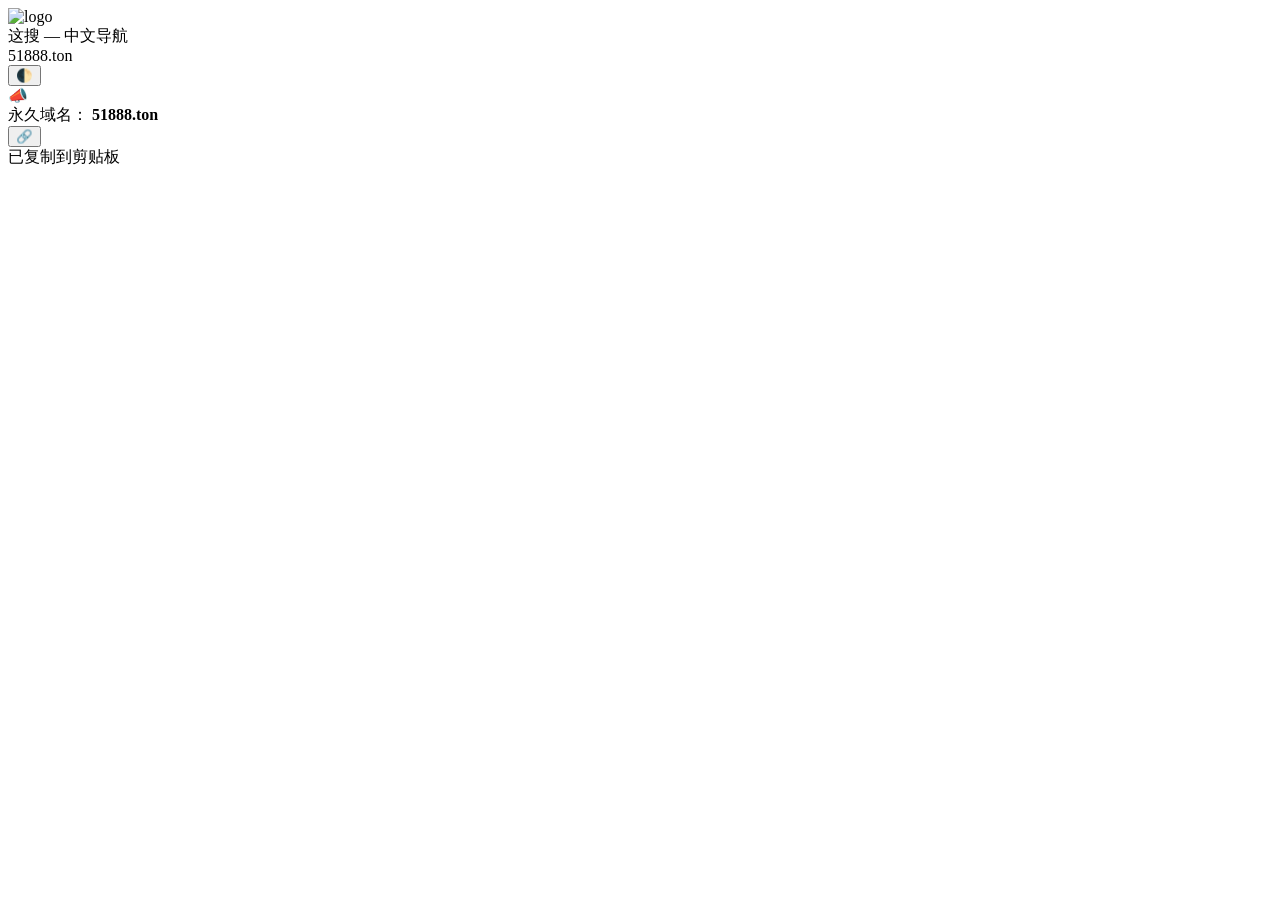
==== 51888.html @ 892b6862 "Add files via upload" ====
<!DOCTYPE html>
<html lang="zh-CN">
<head>
  <meta charset="utf-8" />
  <meta name="viewport" content="width=device-width, initial-scale=1" />
  <title>51888.ton</title>
  <meta name="color-scheme" content="light dark" />
  <link rel="icon" href="/Tonsite/favicon.png">
  <!-- 引入外部CSS -->
  <link rel="stylesheet" href="/Tonsite/style.css">

  <script src="/Tonsite/theme-init.js"></script>
</head>
<body>
  <div class="page">
    <div class="sticky-header" role="banner">
      <div class="topbar" role="navigation" aria-label="site header">
        <div class="brand">
          <img src="/Tonsite/favicon.png" alt="logo" class="brand-logo" oncontextmenu="return false" draggable="false">
        </div>
        <div class="title-wrap">
          <div class="title">这搜 — 中文导航</div>
          <div class="subtitle">51888.ton</div>
        </div>
        <button id="themeToggle" class="icon-btn" aria-label="切换主题">🌓</button>
      </div>
    </div>

    <div id="mainContent">
      <div class="pinned" role="region" aria-label="公告">
        <div class="announce-icon" aria-hidden="true">📣</div>
        <div class="announce-text">永久域名： <strong>51888.ton</strong></div>
        <div style="margin-left:auto">
          <button id="copyDomain" class="icon-btn" title="复制域名">🔗</button>
        </div>
      </div>

      <div id="feed" aria-live="polite"></div>
    </div>
  </div>

  <div id="copyToast" class="copy-tip" role="status" aria-live="polite">已复制到剪贴板</div>

  <script src="/Tonsite/main.js"></script>
</body>
</html>
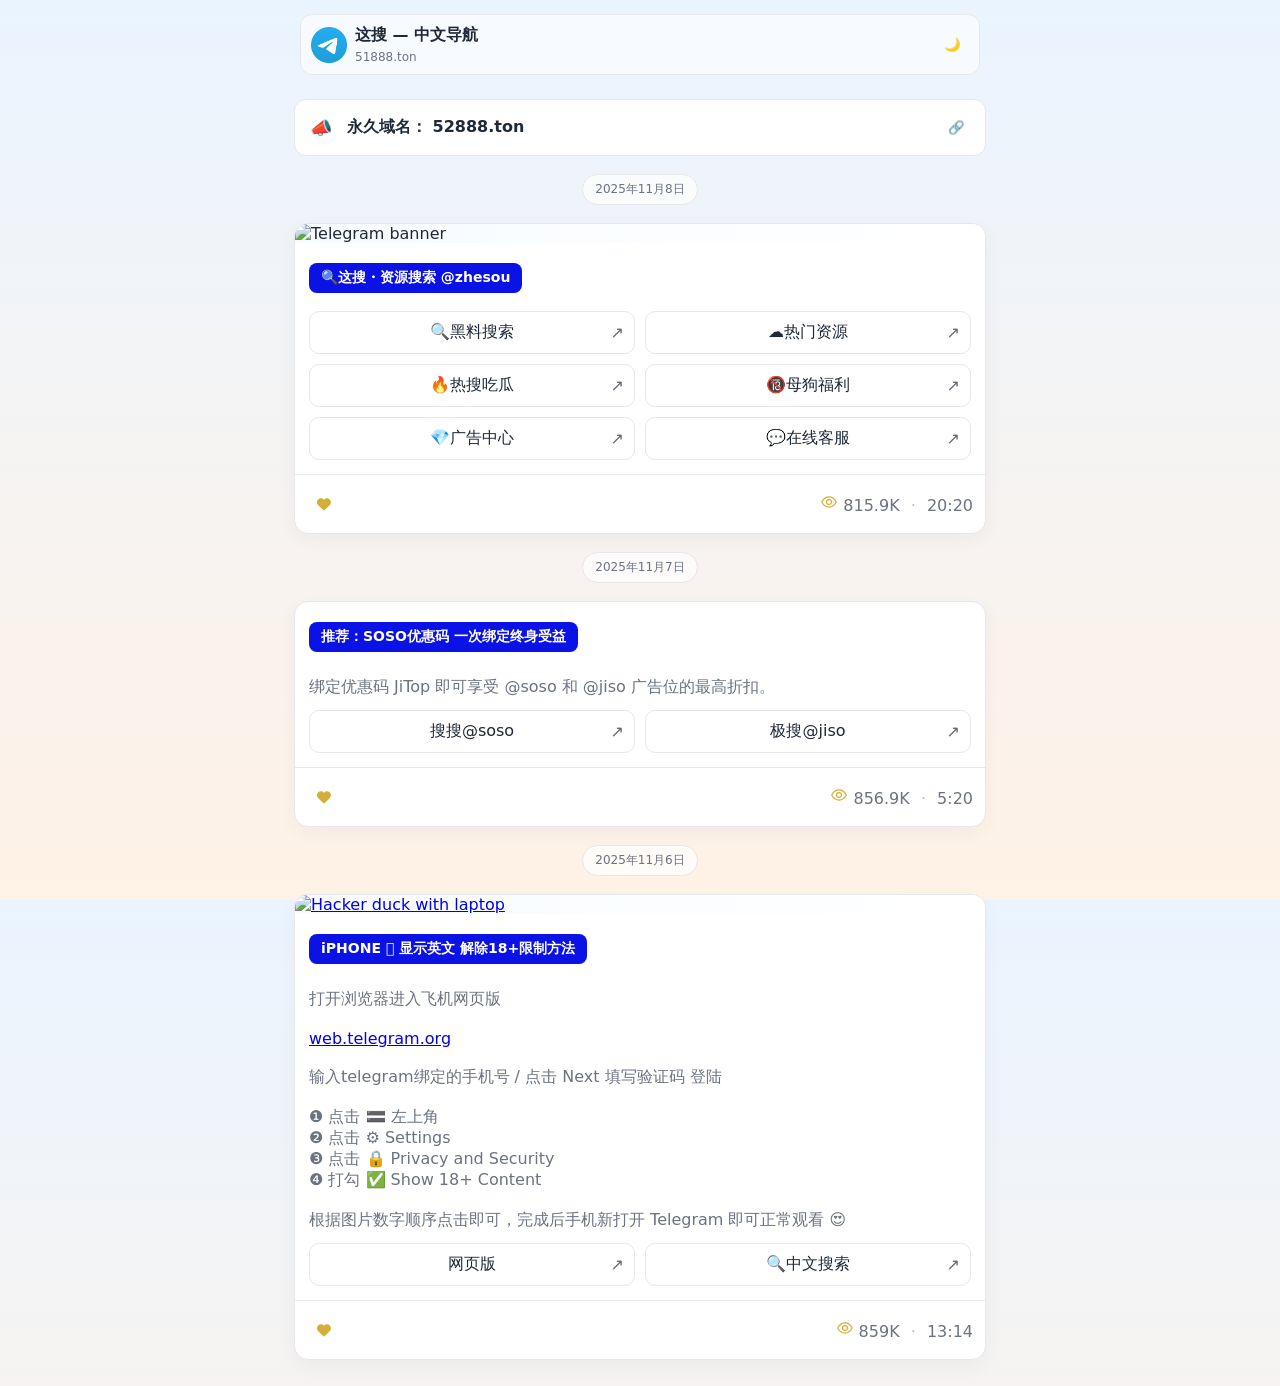
==== commit c5147bf7: "Update 51888.html" ====
--- a/51888.html
+++ b/51888.html
@@ -5,18 +5,18 @@
   <meta name="viewport" content="width=device-width, initial-scale=1" />
   <title>51888.ton</title>
   <meta name="color-scheme" content="light dark" />
-  <link rel="icon" href="/Tonsite/favicon.png">
+  <link rel="icon" href="favicon.png">
   <!-- 引入外部CSS -->
-  <link rel="stylesheet" href="/Tonsite/style.css">
+  <link rel="stylesheet" href="style.css">
 
-  <script src="/Tonsite/theme-init.js"></script>
+  <script src="theme-init.js"></script>
 </head>
 <body>
   <div class="page">
     <div class="sticky-header" role="banner">
       <div class="topbar" role="navigation" aria-label="site header">
         <div class="brand">
-          <img src="/Tonsite/favicon.png" alt="logo" class="brand-logo" oncontextmenu="return false" draggable="false">
+          <img src="favicon.png" alt="logo" class="brand-logo" oncontextmenu="return false" draggable="false">
         </div>
         <div class="title-wrap">
           <div class="title">这搜 — 中文导航</div>
@@ -29,7 +29,7 @@
     <div id="mainContent">
       <div class="pinned" role="region" aria-label="公告">
         <div class="announce-icon" aria-hidden="true">📣</div>
-        <div class="announce-text">永久域名： <strong>51888.ton</strong></div>
+        <div class="announce-text">永久域名： <strong>52888.ton</strong></div>
         <div style="margin-left:auto">
           <button id="copyDomain" class="icon-btn" title="复制域名">🔗</button>
         </div>
@@ -41,8 +41,6 @@
 
   <div id="copyToast" class="copy-tip" role="status" aria-live="polite">已复制到剪贴板</div>
 
-  <script src="/Tonsite/main.js"></script>
+  <script src="main.js"></script>
 </body>
 </html>
-
-
--- a/style.css
+++ b/style.css
@@ -0,0 +1,338 @@
+:root {
+  --bg1: #eaf4ff;
+  --bg2: #fff2e6;
+  --card: #ffffff;
+  --text: #1f2937;
+  --muted: #6b7280;
+  --line: #e5e7eb;
+  --chip: #ffffffb3;
+  --link: #2a7ade;
+  --radius: 12px;
+  --tr: color .18s ease, background-color .18s ease, border-color .18s ease, box-shadow .18s ease, transform .18s ease;
+}
+
+html.dark {
+  --bg1: #0b1220;
+  --bg2: #0a0a0a;
+  --card: #0f172a;
+  --text: #e5e7eb;
+  --muted: #9ca3af;
+  --line: #1f2937;
+  --chip: rgba(255, 255, 255, .06);
+  --link: #93c5fd;
+}
+
+* {
+  box-sizing: border-box;
+}
+
+html,
+body {
+  height: 100%;
+  margin: 0;
+}
+
+body {
+  font-family: Inter, system-ui, -apple-system, "Segoe UI", Roboto, "Helvetica Neue", Arial;
+  background: linear-gradient(var(--bg1), var(--bg2));
+  color: var(--text);
+  transition: var(--tr);
+  -webkit-tap-highlight-color: transparent;
+}
+
+/* 页面容器 */
+.page {
+  max-width: 720px;
+  margin: 0 auto;
+  padding: 14px;
+}
+
+.sticky-header {
+  position: sticky;
+  top: 8px;
+  z-index: 40;
+  padding: 0 6px 10px;
+}
+
+.topbar {
+  display: flex;
+  align-items: center;
+  gap: 8px;
+  width: 100%;
+  background: rgba(255, 255, 255, 0.6);
+  border-radius: 12px;
+  padding: 10px;
+  border: 1px solid var(--line);
+  backdrop-filter: blur(6px);
+}
+
+html.dark .topbar {
+  background: rgba(10, 12, 20, 0.55);
+  border: 1px solid var(--line);
+}
+
+.brand {
+  display: flex;
+  align-items: center;
+  gap: 10px;
+}
+
+.brand-logo {
+  width: 36px;
+  height: 36px;
+  border-radius: 8px;
+  object-fit: cover;
+}
+
+.title-wrap {
+  flex: 1;
+  min-width: 0;
+}
+
+.title {
+  font-weight: 700;
+  font-size: 16px;
+  white-space: nowrap;
+  overflow: hidden;
+  text-overflow: ellipsis;
+}
+
+.subtitle {
+  font-size: 12px;
+  color: var(--muted);
+  margin-top: 4px;
+}
+
+/* 按钮 */
+.icon-btn {
+  border: 0;
+  background: transparent;
+  padding: 8px;
+  border-radius: 10px;
+  cursor: pointer;
+  color: var(--text);
+  display: inline-flex;
+  align-items: center;
+  justify-content: center;
+}
+
+/* 公告条 */
+.pinned {
+  margin-top: 14px;
+  border-radius: 12px;
+  padding: 12px;
+  background: var(--card);
+  border: 1px solid var(--line);
+  display: flex;
+  gap: 12px;
+  align-items: center;
+}
+
+.announce-icon {
+  width: 28px;
+  height: 28px;
+  display: inline-flex;
+  align-items: center;
+  justify-content: center;
+  font-size: 18px;
+}
+
+.announce-text {
+  font-weight: 600;
+}
+/* 胶囊样式 */
+.pill {
+  display: inline-block;
+  background-color: hsl(238, 91%, 47%);
+  color: white;
+  padding: 6px 12px;
+  border-radius: 999px;
+  font-weight: 600;
+  font-size: 14px;
+  margin: 6px 0;
+  text-align: center;
+}
+
+.pill:hover {
+  background-color: #3b82f6;
+  cursor: pointer;
+}
+
+.date-chip {
+  display: flex;
+  justify-content: center;
+  margin: 18px 0;
+}
+
+.date-chip span {
+  background: var(--chip);
+  border: 1px solid var(--line);
+  color: var(--muted);
+  font-size: 12px;
+  padding: 6px 12px;
+  border-radius: 999px;
+}
+
+.post {
+  margin: 12px 0;
+  border-radius: 14px;
+  overflow: hidden;
+  background: var(--card);
+  border: 1px solid var(--line);
+  box-shadow: 0 6px 20px rgba(2, 6, 23, 0.04);
+}
+
+.media-wrap {
+  width: 100%;
+  overflow: hidden;
+  background: linear-gradient(90deg, #f7fbff, #fff);
+}
+
+.media-wrap img,
+.media-wrap video {
+  display: block;
+  width: 100%;
+  height: auto;
+  border-radius: 6px;
+}
+
+.content {
+  padding: 14px;
+}
+
+.post-title {
+  font-size: 16px;
+  font-weight: 700;
+  margin: 0 0 8px;
+}
+
+.post-sub {
+  color: var(--muted);
+  margin: 0 0 12px;
+}
+
+/* 按钮容器 两列 */
+.grid {
+  display: grid;
+  grid-template-columns: repeat(2, 1fr);
+  gap: 10px;
+  margin-top: 8px;
+}
+
+/* 当按钮数量为奇数时，最后一个按钮宽度与上面两个按钮总宽度一致 */
+.grid > :nth-child(odd):last-child {
+  grid-column: 1 / -1;
+  width: calc(100% - 10px); /* 总宽度减去一个gap的宽度 */
+  margin: 0 auto; /* 水平居中 */
+}
+/* 按钮样式 */
+.grid a {
+  display: flex;
+  align-items: center;
+  justify-content: center;
+  position: relative;
+  padding: 10px;
+  border-radius: 10px;
+  border: 1px solid var(--line);
+  text-decoration: none;
+  color: var(--text);
+  background: var(--card);
+}
+
+/* 按钮箭头样式 */
+.grid a .btn-arrow {
+  position: absolute;
+  right: 10px;
+  opacity: .7;
+}
+
+.grid a .btn-label {
+  white-space: nowrap;
+  overflow: hidden;
+  text-overflow: ellipsis;
+}
+
+.meta {
+  display: flex;
+  align-items: center;
+  justify-content: space-between;
+  padding: 12px;
+  color: var(--muted);
+  border-top: 1px solid var(--line);
+}
+
+.meta .left {
+  display: flex;
+  align-items: center;
+  gap: 8px;
+}
+
+.meta .right {
+  display: flex;
+  gap: 8px;
+  align-items: center;
+}
+
+.copy-tip {
+  position: fixed;
+  left: 50%;
+  transform: translateX(-50%);
+  bottom: 22px;
+  background: rgba(0, 0, 0, .75);
+  color: #fff;
+  padding: 8px 12px;
+  border-radius: 8px;
+  font-size: 13px;
+  opacity: 0;
+  pointer-events: none;
+  transition: opacity .2s;
+}
+
+.copy-tip.show {
+  opacity: 1;
+  pointer-events: auto;
+}
+/* === Gold icon theme add-on === */
+:root { --gold: #D4AF37; }
+
+/* 左侧浏览数里的“眼睛”图标设为金色（数字仍按原色显示） */
+.meta .left .ico,
+.meta .left .ico .ico-svg {
+  color: var(--gold);
+}
+
+/* 右侧复制按钮图标设为金色 */
+.meta .right .icon-btn {
+  color: var(--gold);
+}
+
+/* 悬停/焦点时稍微提亮（可删） */
+.meta .right .icon-btn:hover,
+.meta .right .icon-btn:focus-visible {
+  filter: brightness(1.12);
+  outline: none;
+}
+/* 覆盖：图像/视频只保留顶部圆角，去掉下方圆角 */
+.media-wrap img,
+.media-wrap video{
+  border-radius: 6px 6px 0 0; /* TL TR BL BR */
+}
+
+/* 覆盖：胶囊圆角与按钮一致（当前按钮是 10px） */
+.pill{
+  border-radius: 8px;
+}
+/* 日期显示（Meta 内联） */
+.meta .date {
+  color: var(--muted);
+  font-variant-numeric: tabular-nums; /* 等宽数字更整齐 */
+}
+.meta .dot { margin: 0 6px; opacity: .45; }
+
+/* 日期分隔条（你已存在 .date-chip 的基础样式，这里补充 hover/阴影可选） */
+.date-chip span {
+  font-variant-numeric: tabular-nums;
+}
+.date-chip span:hover {
+  box-shadow: 0 2px 10px rgba(2,6,23,.06);
+}
